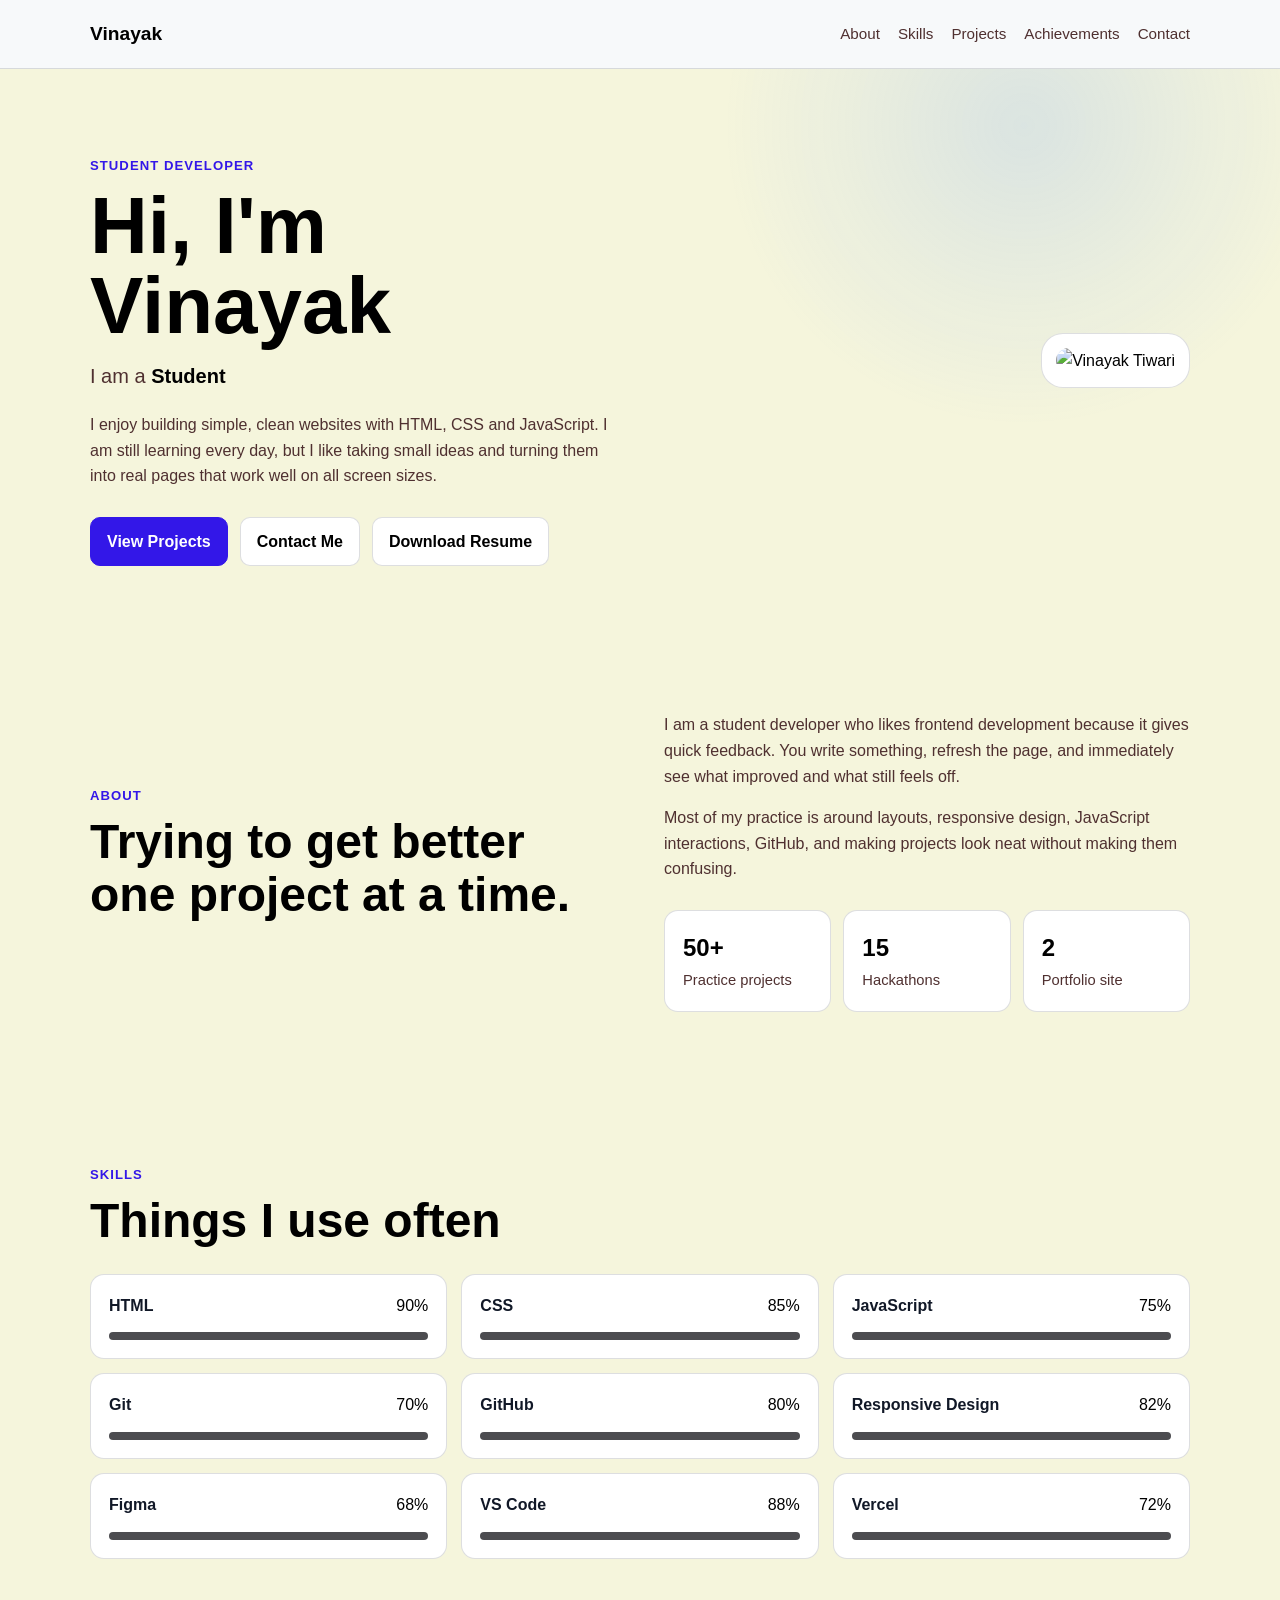
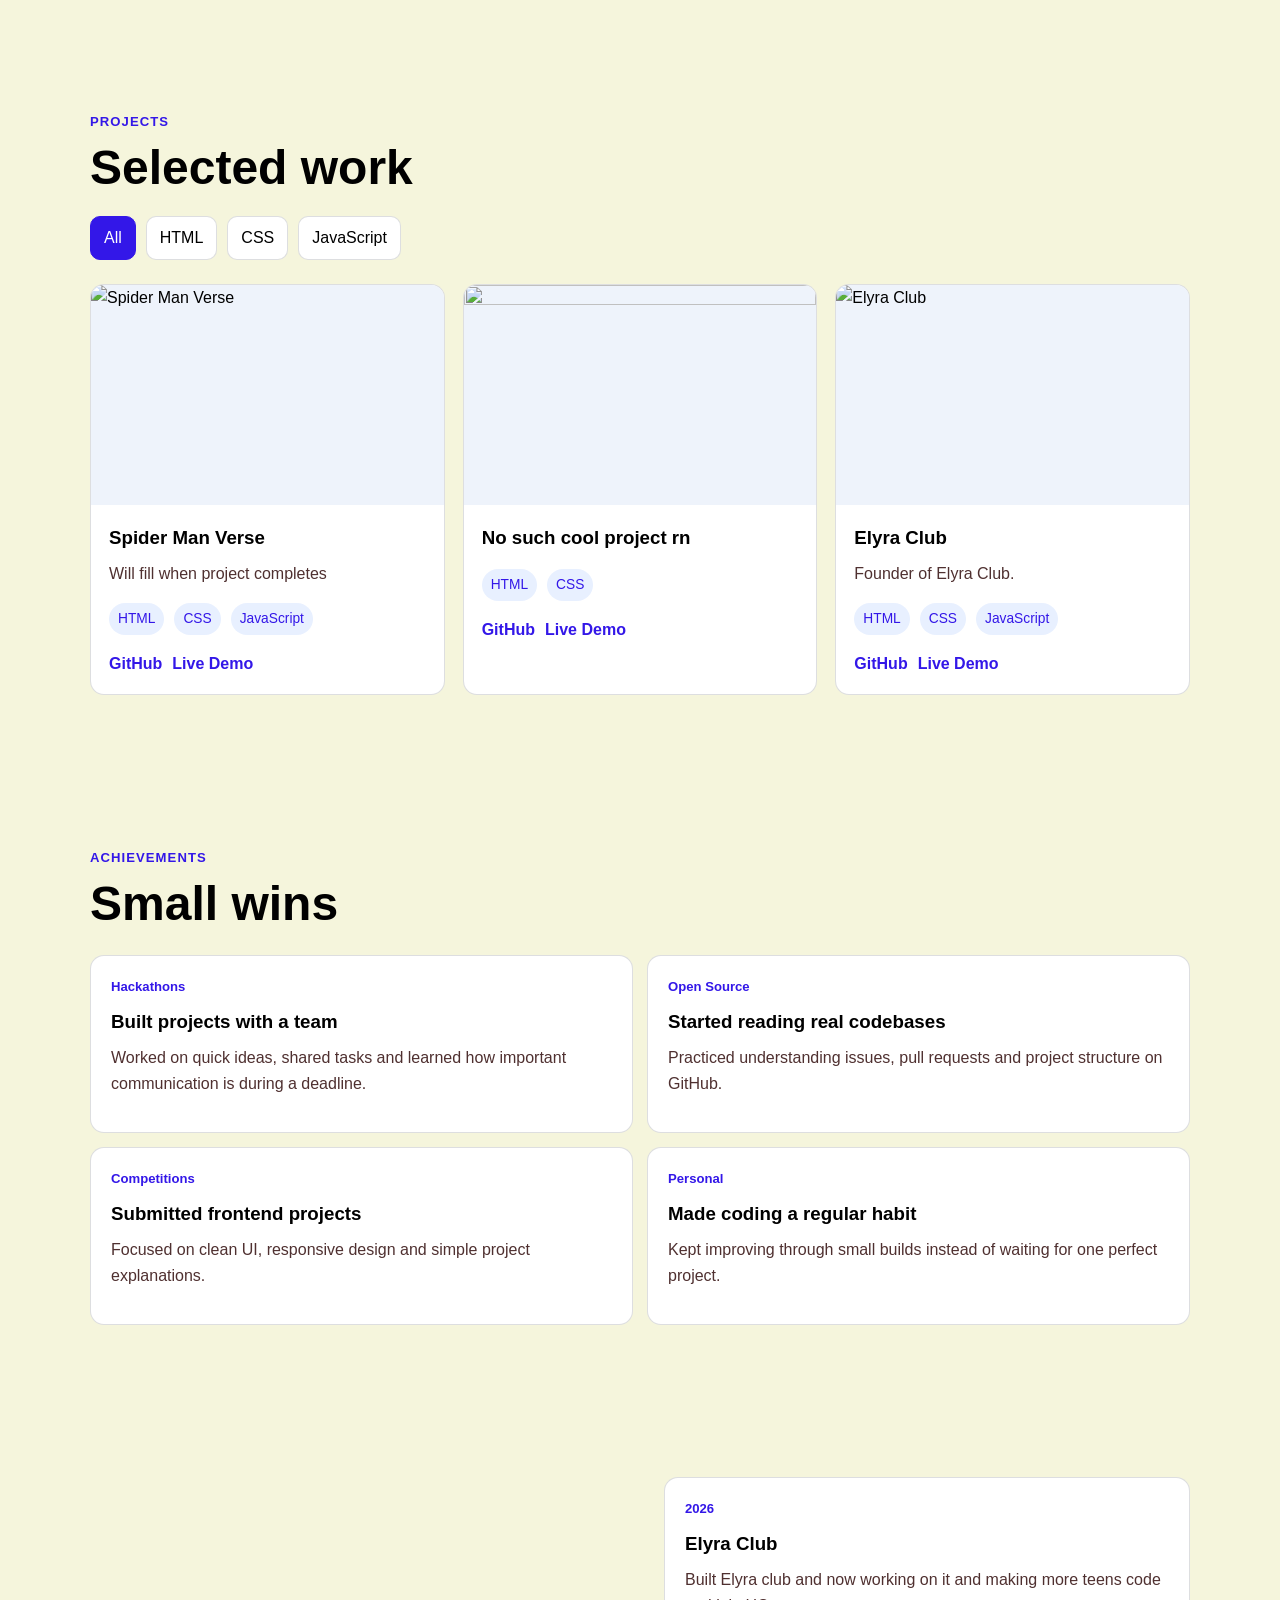
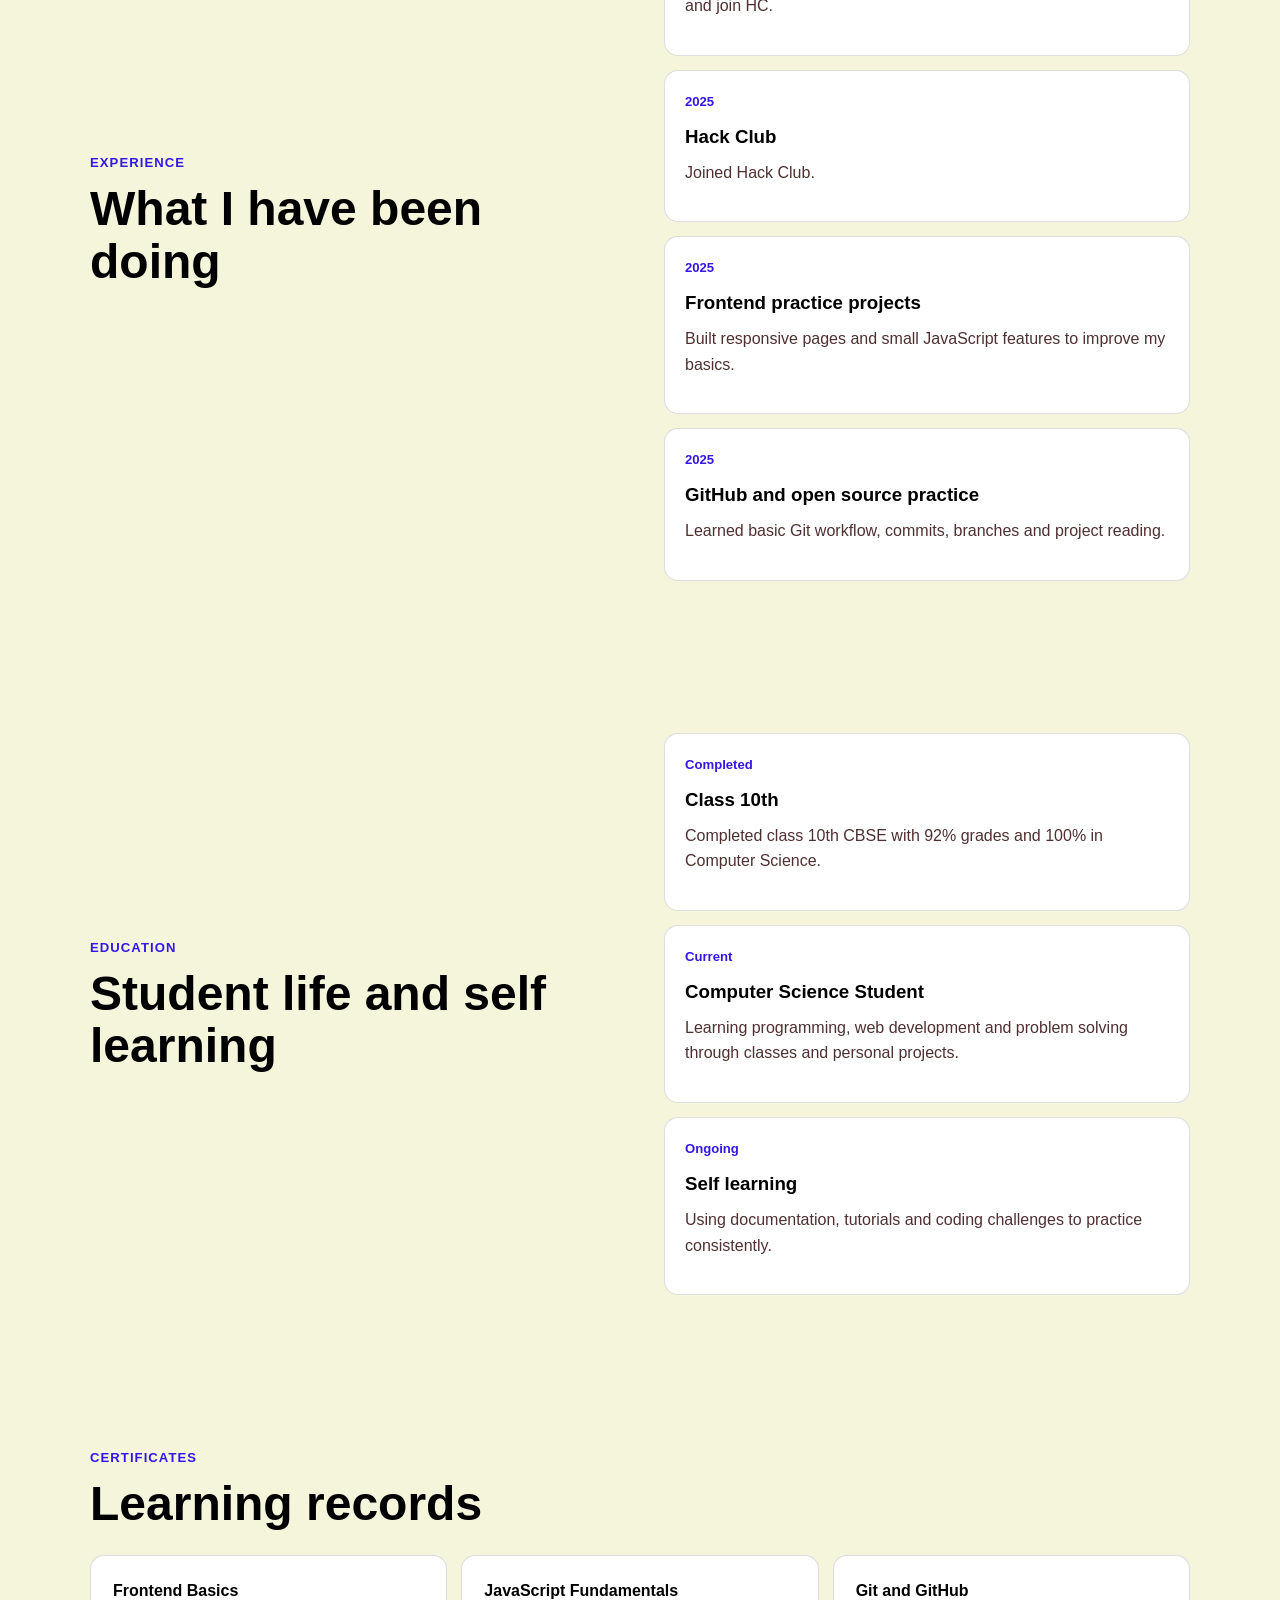
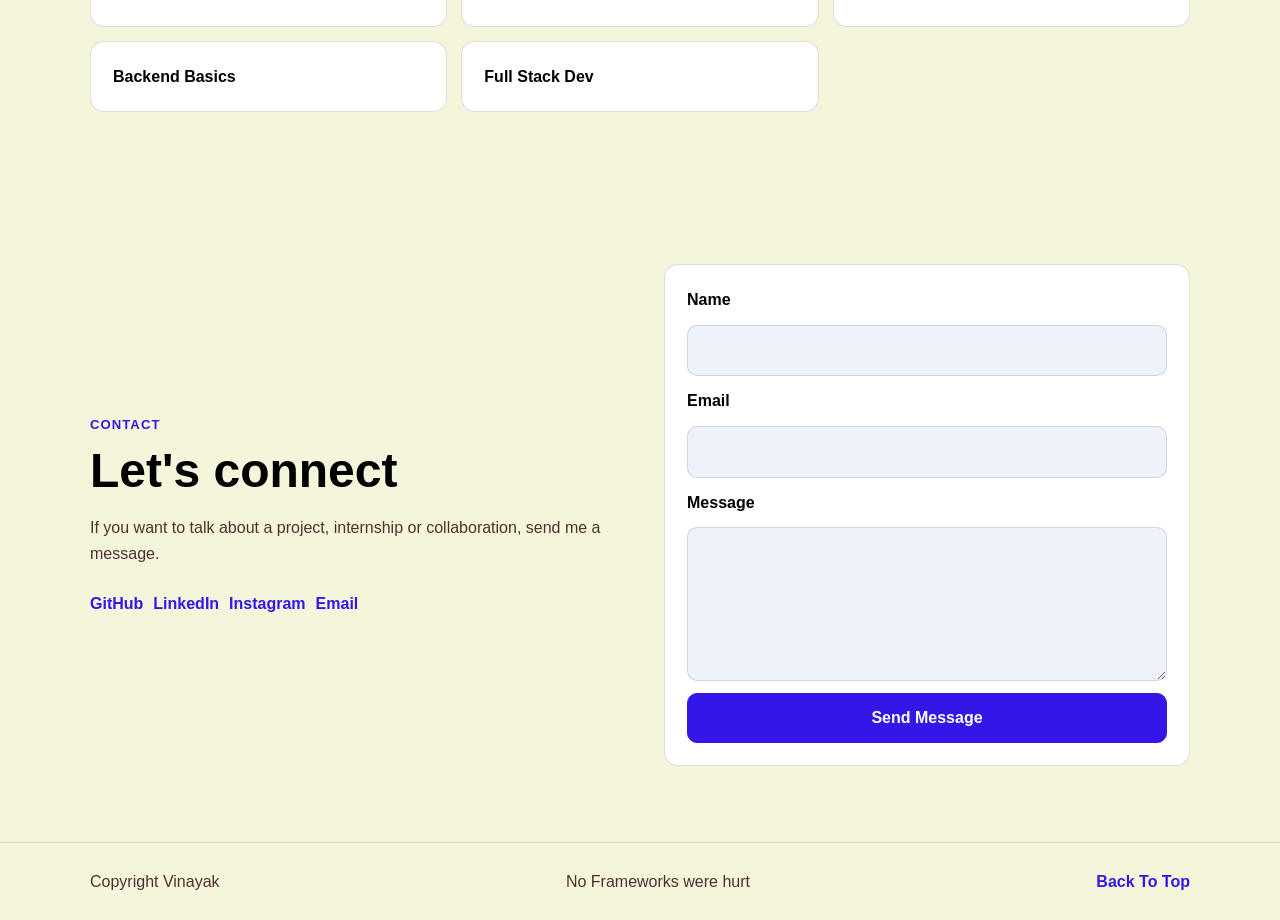
==== index.html @ ed687b94 "Rename temp to index" ====
<!DOCTYPE html>

<html lang="en">

<head>

  <meta charset="UTF-8">

  <meta name="viewport" content="width=device-width, initial-scale=1.0">

  <meta name="description" content="Personal portfolio website of Vinayak, a student frontend developer.">

  <meta name="author" content="Vinayak">

  <meta name="theme-color" content="#0B0F19">

  <meta property="og:title" content="Vinayak | Portfolio">

  <meta property="og:description" content="Student developer portfolio built with HTML, CSS and JavaScript.">

  <meta property="og:type" content="website">

  <meta property="og:image" content="assets/images/og-card.svg">

  <title>Vinayak | Portfolio</title>

  <link rel="stylesheet" href="style.css">

</head>

<body>

  <div class="scroll-line"></div>

  <header class="header" id="top">

    <nav class="nav">

      <a href="#top" class="logo">Vinayak</a>


      <button class="menu-btn" type="button" aria-label="Open menu">

        <span></span>
        <span></span>

      </button>

      <div class="nav-links">

        <a href="#about">About</a>

        <a href="#skills">Skills</a>

        <a href="#projects">Projects</a>

        <a href="#achievements">Achievements</a>

        <a href="#contact">Contact</a>

      </div>

    </nav>

  </header>

  <main>

    <section class="hero">

      <div class="container hero-grid">

        <div class="hero-text">

          <p class="small-title">Student Developer</p>

          <h1>Hi, I'm Vinayak</h1>

          <p class="typing-line">I am a <span id="typing-text">Student</span></p>

          <p>

            I enjoy building simple, clean websites with HTML, CSS and JavaScript.
            I am still learning every day, but I like taking small ideas and turning
            them into real pages that work well on all screen sizes.

          </p>

          <div class="hero-buttons">

            <a href="#projects" class="btn primary-btn">View Projects</a>

            <a href="#contact" class="btn">Contact Me</a>

            <a href="resume.pdf" class="btn" download>Download Resume</a>

          </div>

        </div>

        <div class="photo-box">

          <img src="assets/images/Me.jpeg" alt="Vinayak Tiwari">

        </div>

      </div>

    </section>

    <section class="section" id="about">

      <div class="container two-column">

        <div>

          <p class="small-title">About</p>

          <h2>Trying to get better one project at a time.</h2>

        </div>

        <div>

          <p>

            I am a student developer who likes frontend development because it gives
            quick feedback. You write something, refresh the page, and immediately
            see what improved and what still feels off.

          </p>

          <p>

            Most of my practice is around layouts, responsive design, JavaScript
            interactions, GitHub, and making projects look neat without making them
            confusing.

          </p>

          <div class="quick-stats">

            <div>

              <strong>50+</strong>

              <span>Practice projects</span>

            </div>

            <div>

              <strong>15</strong>

              <span>Hackathons</span>

            </div>

            <div>

              <strong>2</strong>

              <span>Portfolio site</span>

            </div>

          </div>

        </div>

      </div>

    </section>

    <section class="section" id="skills">

      <div class="container">

        <p class="small-title">Skills</p>

        <h2>Things I use often</h2>

        <div class="skills-list">

          <div class="skill" data-level="90">

            <div><b>HTML</b><span>90%</span></div>

            <p class="bar"><span></span></p>

          </div>

          <div class="skill" data-level="85">

            <div><b>CSS</b><span>85%</span></div>

            <p class="bar"><span></span></p>

          </div>

          <div class="skill" data-level="75">

            <div><b>JavaScript</b><span>75%</span></div>

            <p class="bar"><span></span></p>

          </div>

          <div class="skill" data-level="70">

            <div><b>Git</b><span>70%</span></div>

            <p class="bar"><span></span></p>

          </div>

          <div class="skill" data-level="80">

            <div><b>GitHub</b><span>80%</span></div>

            <p class="bar"><span></span></p>

          </div>

          <div class="skill" data-level="82">
            
            <div><b>Responsive Design</b><span>82%</span></div>

            <p class="bar"><span></span></p>

          </div>

          <div class="skill" data-level="68">

            <div><b>Figma</b><span>68%</span></div>

            <p class="bar"><span></span></p>

          </div>

          <div class="skill" data-level="88">

            <div><b>VS Code</b><span>88%</span></div>

            <p class="bar"><span></span></p>

          </div>

          <div class="skill" data-level="72">

            <div><b>Vercel</b><span>72%</span></div>

            <p class="bar"><span></span></p>

          </div>

        </div>

      </div>

    </section>

    <section class="section" id="projects">

      <div class="container">

        <p class="small-title">Projects</p>

        <h2>Selected work</h2>


        <div class="filter-buttons">

          <button class="active" type="button" data-filter="all">All</button>

          <button type="button" data-filter="html">HTML</button>

          <button type="button" data-filter="css">CSS</button>

          <button type="button" data-filter="javascript">JavaScript</button>

        </div>

        <div class="projects-grid">

          <article class="project" data-tags="html css javascript">

            <img src="assets/images/Spider Man Verse.jpg" alt="Spider Man Verse">

            <div class="project-content">

              <h3>Spider Man Verse</h3>

              <p>Will fill when project completes</p>

              <div class="tags">

                <span>HTML</span>

                <span>CSS</span>

                <span>JavaScript</span>

              </div>

              <div class="project-links">

                <a href="https://github.com/" target="_blank" rel="noreferrer">GitHub</a>

                <a href="https://vercel.com/" target="_blank" rel="noreferrer">Live Demo</a>

              </div>

            </div>

          </article>

          <article class="project" data-tags="html css">

            <img src="assets/images/" alt="">

            <div class="project-content">

              <h3>No such cool project rn</h3>

              <p></p>

              <div class="tags">

                <span>HTML</span>

                <span>CSS</span>

              </div>

              <div class="project-links">

                <a href="https://github.com/" target="_blank" rel="noreferrer">GitHub</a>

                <a href="https://vercel.com/" target="_blank" rel="noreferrer">Live Demo</a>

              </div>

            </div>

          </article>


          <article class="project" data-tags="css javascript">

            <img src="assets/images/Elyra Club.png" alt="Elyra Club">

            <div class="project-content">

              <h3>Elyra Club</h3>

              <p>Founder of Elyra Club.</p>

              <div class="tags">

                <span>HTML</span>

                <span>CSS</span>

                <span>JavaScript</span>

              </div>

              <div class="project-links">

                <a href="https://github.com/Vinayak-Gamerzz/Elyra-Club" target="_blank" rel="noreferrer">GitHub</a>

                <a href="www.elyraclub.dino.icu" target="_blank" rel="noreferrer">Live Demo</a>

              </div>

            </div>

          </article>

        </div>

      </div>

    </section>

    <section class="section" id="achievements">

      <div class="container">

        <p class="small-title">Achievements</p>

        <h2>Small wins</h2>


        <div class="simple-list">

          <article>

            <span>Hackathons</span>

            <h3>Built projects with a team</h3>

            <p>Worked on quick ideas, shared tasks and learned how important communication is during a deadline.</p>

          </article>

          <article>

            <span>Open Source</span>

            <h3>Started reading real codebases</h3>

            <p>Practiced understanding issues, pull requests and project structure on GitHub.</p>

          </article>

          <article>

            <span>Competitions</span>

            <h3>Submitted frontend projects</h3>

            <p>Focused on clean UI, responsive design and simple project explanations.</p>

          </article>

          <article>

            <span>Personal</span>

            <h3>Made coding a regular habit</h3>

            <p>Kept improving through small builds instead of waiting for one perfect project.</p>

          </article>

        </div>

      </div>

    </section>

    <section class="section" id="experience">

      <div class="container two-column">

        <div>

          <p class="small-title">Experience</p>

          <h2>What I have been doing</h2>

        </div>

        <div class="simple-list compact">

            <article>

            <span>2026</span>

            <h3>Elyra Club</h3>

            <p>Built Elyra club and now working on it and making more teens code and join HC.</p>

          </article>

            <article>

            <span>2025</span>

            <h3>Hack Club</h3>

            <p>Joined Hack Club.</p>

          </article>

          <article>

            <span>2025</span>

            <h3>Frontend practice projects</h3>

            <p>Built responsive pages and small JavaScript features to improve my basics.</p>

          </article>

          <article>

            <span>2025</span>

            <h3>GitHub and open source practice</h3>

            <p>Learned basic Git workflow, commits, branches and project reading.</p>

          </article>

        </div>

      </div>

    </section>

    <section class="section" id="education">

      <div class="container two-column">

        <div>

          <p class="small-title">Education</p>

          <h2>Student life and self learning</h2>

        </div>

        <div class="simple-list compact">

            <article>

            <span>Completed</span>

            <h3>Class 10th</h3>

            <p>Completed class 10th CBSE with 92% grades and 100% in Computer Science.
            </p>
          </article>

          <article>

            <span>Current</span>

            <h3>Computer Science Student</h3>

            <p>Learning programming, web development and problem solving through classes and personal projects.
            </p>
          </article>

          <article>

            <span>Ongoing</span>

            <h3>Self learning</h3>

            <p>Using documentation, tutorials and coding challenges to practice consistently.</p>

          </article>

        </div>

      </div>

    </section>

    <section class="section" id="certificates">

      <div class="container">

        <p class="small-title">Certificates</p>

        <h2>Learning records</h2>



        <div class="certificate-row">

          <div>Frontend Basics</div>

          <div>JavaScript Fundamentals</div>

          <div>Git and GitHub</div>

          <div>Backend Basics</div>

          <div>Full Stack Dev</div>

          

        </div>

      </div>

    </section>


    <section class="section" id="contact">

      <div class="container two-column">

        <div>

          <p class="small-title">Contact</p>

          <h2>Let's connect</h2>

          <p>

            If you want to talk about a project, internship or collaboration,

            send me a message.

          </p>

          <div class="social-links">

            <a href="https://github.com/Vinayak-Gamerzz" target="_blank" rel="noreferrer">GitHub</a>

            <a href="https://www.linkedin.com/in/vinayak-tiwari-3317583bb/" target="_blank" rel="noreferrer">LinkedIn</a>

            <a href="https://instagram.com/vinayak_here_15" target="_blank" rel="noreferrer">Instagram</a>

            <a href="mailto:vinayaktiwari307@gmail.com">Email</a>

          </div>

        </div>

        <form class="contact-form" action="mailto:vinayaktiwari307@gmail.com" method="post" enctype="text/plain">

          <label for="name">Name</label>

          <input id="name" name="name" type="text" required>

          <label for="email">Email</label>

          <input id="email" name="email" type="email" required>

          <label for="message">Message</label>

          <textarea id="message" name="message" rows="5" required></textarea>

          <button class="btn primary-btn" type="submit">Send Message</button>

        </form>

      </div>

    </section>

  </main>

  <footer class="footer">

    <div class="container footer-content">

      <p>Copyright <span id="year"></span> Vinayak</p>

      <p>No Frameworks were hurt</p>

      <a href="#top">Back To Top</a>

    </div>

  </footer>


  <button class="top-btn" type="button" aria-label="Back to top">Top</button>


  <script src="script.js"></script>

</body>

</html>
---- style.css ----
:root {
  --bg: beige;
  --card: #ffffff;
  --card-light: #eef3fb;
  --text: #000000;
  --muted: #4f3030;
  --border: rgba(17, 24, 39, 0.14);
  --accent: #3317e8;
  --max-width: 1100px;
}

* {
  box-sizing: border-box;
}

html {
  scroll-behavior: smooth;
}

body {
  margin: 0;
  background: var(--bg);
  color: var(--text);
  font-family: Arial, Helvetica, sans-serif;
  line-height: 1.6;
}

img {
  max-width: 100%;
  display: block;
}

a {
  color: inherit;
  text-decoration: none;
}

button,
input,
textarea {
  font: inherit;
}

::selection {
  background: var(--accent);
  color: #ffffff;
}

.container {
  width: min(100% - 32px, var(--max-width));
  margin: 0 auto;
}

.header {
  position: sticky;
  top: 0;
  z-index: 40;
  background: rgba(247, 249, 252, 0.92);
  border-bottom: 1px solid var(--border);
}

.nav {
  width: min(100% - 32px, var(--max-width));
  min-height: 68px;
  margin: 0 auto;
  display: flex;
  align-items: center;
  justify-content: space-between;
  gap: 20px;
}

.logo {
  font-size: 1.2rem;
  font-weight: 700;
}

.nav-links {
  display: flex;
  align-items: center;
  gap: 18px;
}

.nav-links a {
  color: var(--muted);
  font-size: 0.95rem;
}

.nav-links a:hover,
.nav-links a.active {
  color: var(--text);
}

.theme-btn,
.menu-btn,
.top-btn,
.filter-buttons button,
.btn {
  cursor: pointer;
  border: 1px solid var(--border);
  background: var(--card);
  color: var(--text);
  border-radius: 10px;
}

.theme-btn {
  display: inline-flex;
  align-items: center;
  gap: 8px;
  padding: 8px 12px;
}

.theme-dot {
  width: 14px;
  height: 14px;
  border-radius: 50%;
  background: var(--accent);
  box-shadow: 0 0 0 3px rgba(79, 140, 255, 0.16);
}

.menu-btn {
  display: none;
  width: 42px;
  height: 38px;
}

.menu-btn span {
  display: block;
  width: 18px;
  height: 2px;
  margin: 5px auto;
  background: var(--text);
}

.hero {
  padding: 86px 0 70px;
  background:
    radial-gradient(circle at 80% 10%, rgba(79, 140, 255, 0.16), transparent 300px),
    var(--bg);
}

.hero-grid,
.two-column {
  display: grid;
  grid-template-columns: 1fr 1fr;
  gap: 48px;
  align-items: center;
}

.small-title {
  margin: 0 0 10px;
  color: var(--accent);
  font-size: 0.82rem;
  font-weight: 700;
  letter-spacing: 0.08em;
  text-transform: uppercase;
}

h1,
h2,
h3,
p {
  margin-top: 0;
}

h1 {
  margin-bottom: 14px;
  font-size: clamp(2.6rem, 7vw, 5rem);
  line-height: 1;
}

h2 {
  margin-bottom: 18px;
  font-size: clamp(1.8rem, 4vw, 3rem);
  line-height: 1.1;
}

h3 {
  margin-bottom: 8px;
}

p {
  color: var(--muted);
}

.typing-line {
  color: var(--muted);
  font-size: 1.25rem;
}

#typing-text {
  color: var(--text);
  font-weight: 700;
}

.hero-buttons {
  display: flex;
  flex-wrap: wrap;
  gap: 12px;
  margin-top: 28px;
}

.btn {
  display: inline-flex;
  align-items: center;
  justify-content: center;
  padding: 11px 16px;
  font-weight: 700;
  transition: transform 0.2s ease, background 0.2s ease;
}

.btn:hover,
.project:hover {
  transform: translateY(-3px);
}

.primary-btn {
  border-color: var(--accent);
  background: var(--accent);
  color: #ffffff;
}

.photo-box {
  max-width: 390px;
  justify-self: end;
  padding: 14px;
  border: 1px solid var(--border);
  border-radius: 22px;
  background: var(--card);
}

.photo-box img {
  border-radius: 16px;
}

.section {
  padding: 76px 0;
}

.quick-stats {
  display: grid;
  grid-template-columns: repeat(3, 1fr);
  gap: 12px;
  margin-top: 28px;
}

.quick-stats div,
.skill,
.project,
.simple-list article,
.certificate-row div,
.contact-form {
  border: 1px solid var(--border);
  border-radius: 14px;
  background: var(--card);
}

.quick-stats div {
  padding: 18px;
}

.quick-stats strong {
  display: block;
  font-size: 1.5rem;
}

.quick-stats span {
  color: var(--muted);
  font-size: 0.92rem;
}

.skills-list {
  display: grid;
  grid-template-columns: repeat(3, 1fr);
  gap: 14px;
  margin-top: 26px;
}

.skill {
  padding: 18px;
  color:#111827;
}

.skill div {
  display: flex;
  justify-content: space-between;
  gap: 12px;
}

.skill span {
  color: black;
}

.bar {
  height: 8px;
  margin: 14px 0 0;
  overflow: hidden;
  border-radius: 999px;
  background: rgb(76, 76, 80);
}

.bar span {
  display: block;
  width: 0;
  height: 100%;
  border-radius: 999px;
  background: var(--accent);
  transition: width 0.8s ease;
}

.filter-buttons {
  display: flex;
  flex-wrap: wrap;
  gap: 10px;
  margin: 22px 0 24px;
}

.filter-buttons button {
  padding: 8px 13px;
}

.filter-buttons button.active {
  background: var(--accent);
  border-color: var(--accent);
  color: #ffffff;
}

.projects-grid {
  display: grid;
  grid-template-columns: repeat(3, 1fr);
  gap: 18px;
}

.project {
  overflow: hidden;
  transition: transform 0.2s ease;
}

.project.hide {
  display: none;
}

.project img {
  width: 100%;
  aspect-ratio: 16 / 10;
  object-fit: cover;
  background: var(--card-light);
}

.project-content {
  padding: 18px;
}

.tags,
.project-links,
.social-links {
  display: flex;
  flex-wrap: wrap;
  gap: 10px;
}

.tags {
  margin: 16px 0;
}

.tags span {
  padding: 5px 9px;
  border-radius: 999px;
  color: var(--accent);
  background: rgba(79, 140, 255, 0.13);
  font-size: 0.86rem;
}

.project-links a,
.social-links a,
.footer a {
  color: var(--accent);
  font-weight: 700;
}

.simple-list {
  display: grid;
  grid-template-columns: repeat(2, 1fr);
  gap: 14px;
  margin-top: 24px;
}

.simple-list.compact {
  grid-template-columns: 1fr;
  margin-top: 0;
}

.simple-list article {
  padding: 20px;
}

.simple-list span {
  display: block;
  margin-bottom: 10px;
  color: var(--accent);
  font-size: 0.82rem;
  font-weight: 700;
}

.certificate-row {
  display: grid;
  grid-template-columns: repeat(3, 1fr);
  gap: 14px;
  margin-top: 24px;
}

.certificate-row div {
  padding: 22px;
  font-weight: 700;
}

.social-links {
  margin-top: 24px;
}

.contact-form {
  display: grid;
  gap: 12px;
  padding: 22px;
}

.contact-form label {
  font-weight: 700;
}

.contact-form input,
.contact-form textarea {
  width: 100%;
  border: 1px solid var(--border);
  border-radius: 10px;
  padding: 12px;
  background: var(--card-light);
  color: var(--text);
}

.contact-form input:focus,
.contact-form textarea:focus {
  outline: 2px solid var(--accent);
  outline-offset: 2px;
}

.footer {
  padding: 26px 0;
  border-top: 1px solid var(--border);
}

.footer-content {
  display: flex;
  align-items: center;
  justify-content: space-between;
  gap: 20px;
}

.footer p {
  margin: 0;
}

.top-btn {
  position: fixed;
  right: 18px;
  bottom: 18px;
  padding: 10px 12px;
  opacity: 0;
  pointer-events: none;
  transition: opacity 0.2s ease;
}

.top-btn.show {
  opacity: 1;
  pointer-events: auto;
}

.not-found {
  min-height: 100vh;
  display: grid;
  place-items: center;
  padding: 30px;
}

.not-found-box {
  max-width: 620px;
  padding: 34px;
  border: 1px solid var(--border);
  border-radius: 18px;
  background: var(--card);
}

@media (max-width: 900px) {
  .hero-grid,
  .two-column {
    grid-template-columns: 1fr;
  }

  .photo-box {
    justify-self: start;
  }

  .skills-list,
  .projects-grid,
  .certificate-row {
    grid-template-columns: repeat(2, 1fr);
  }
}

@media (max-width: 700px) {
  .nav {
    flex-wrap: wrap;
  }

  .menu-btn {
    display: block;
  }

  .theme-btn {
    margin-left: auto;
  }

  .nav-links {
    width: 100%;
    display: none;
    flex-direction: column;
    align-items: flex-start;
    padding-bottom: 16px;
  }

  .nav-links.open {
    display: flex;
  }

  .hero {
    padding-top: 58px;
  }

  .hero-buttons .btn {
    width: 100%;
  }

  .quick-stats,
  .skills-list,
  .projects-grid,
  .simple-list,
  .certificate-row {
    grid-template-columns: 1fr;
  }

  .section {
    padding: 58px 0;
  }

  .footer-content {
    align-items: flex-start;
    flex-direction: column;
  }
}
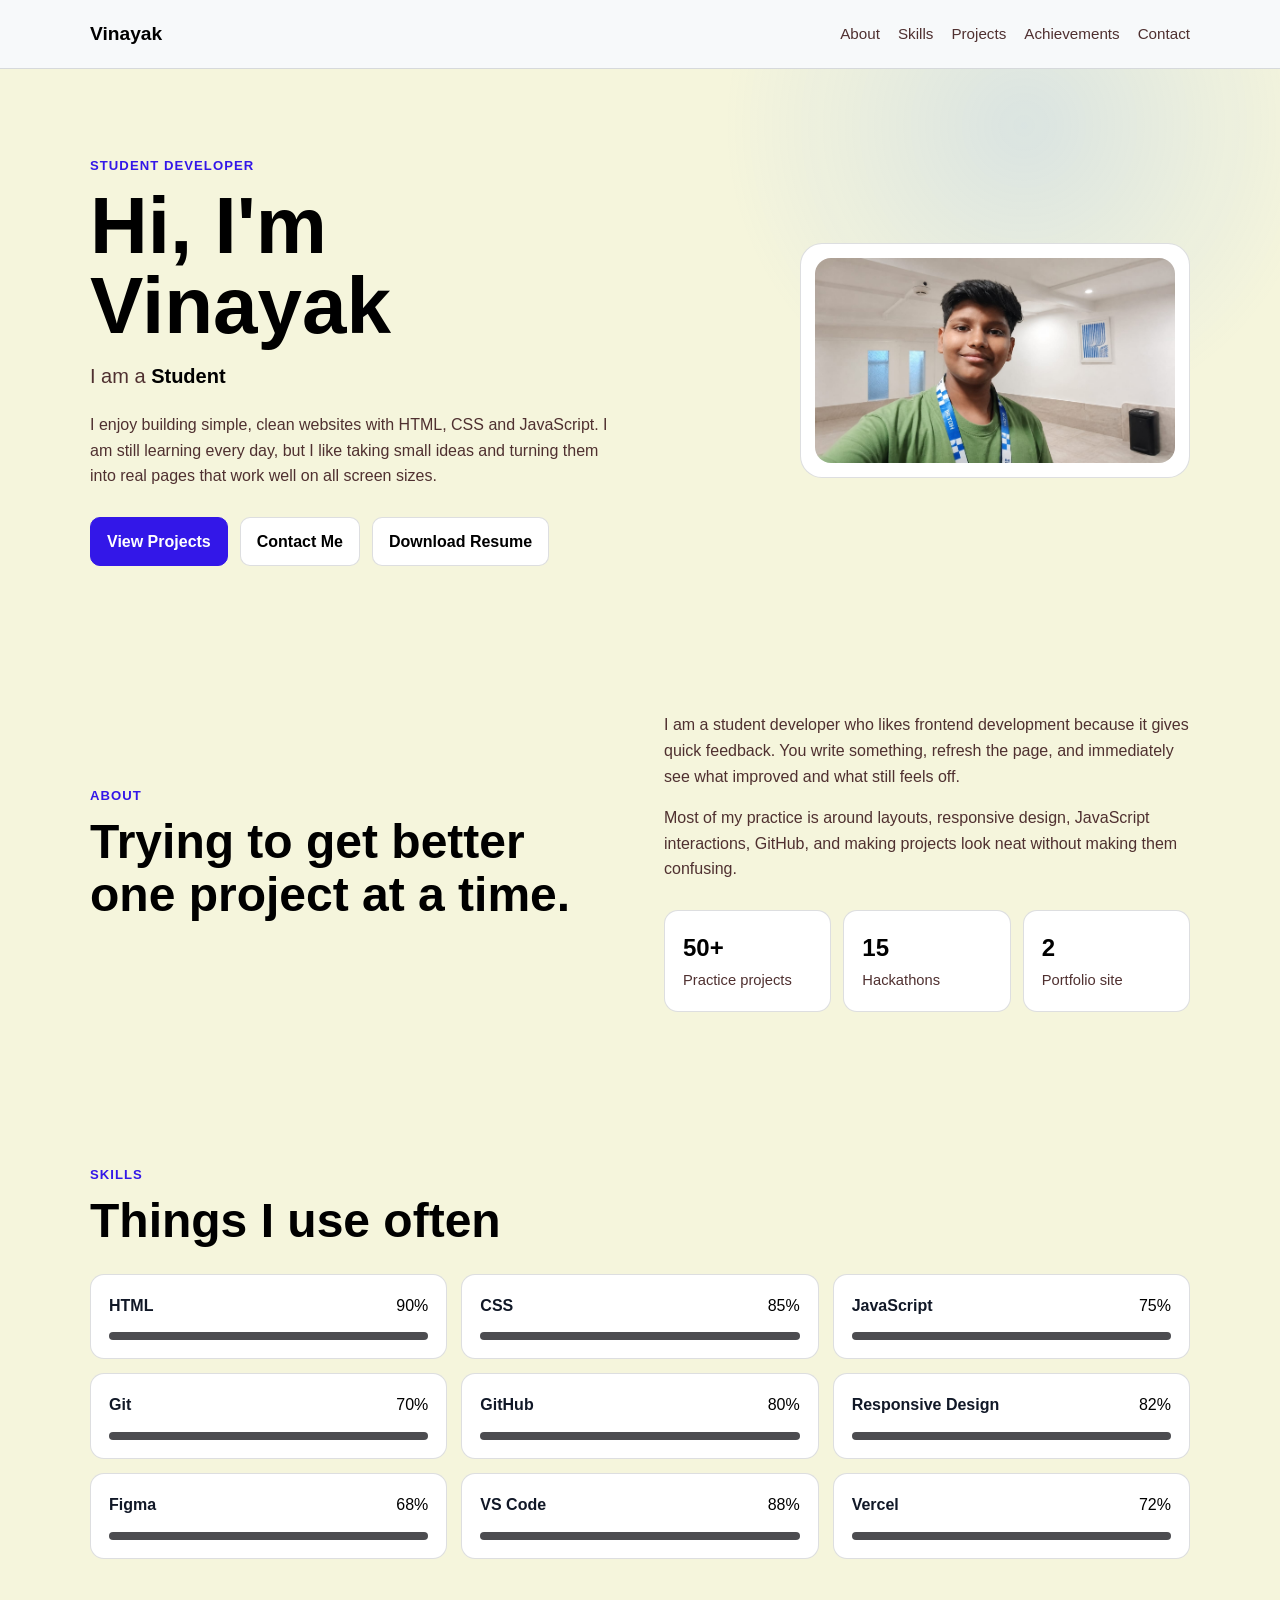
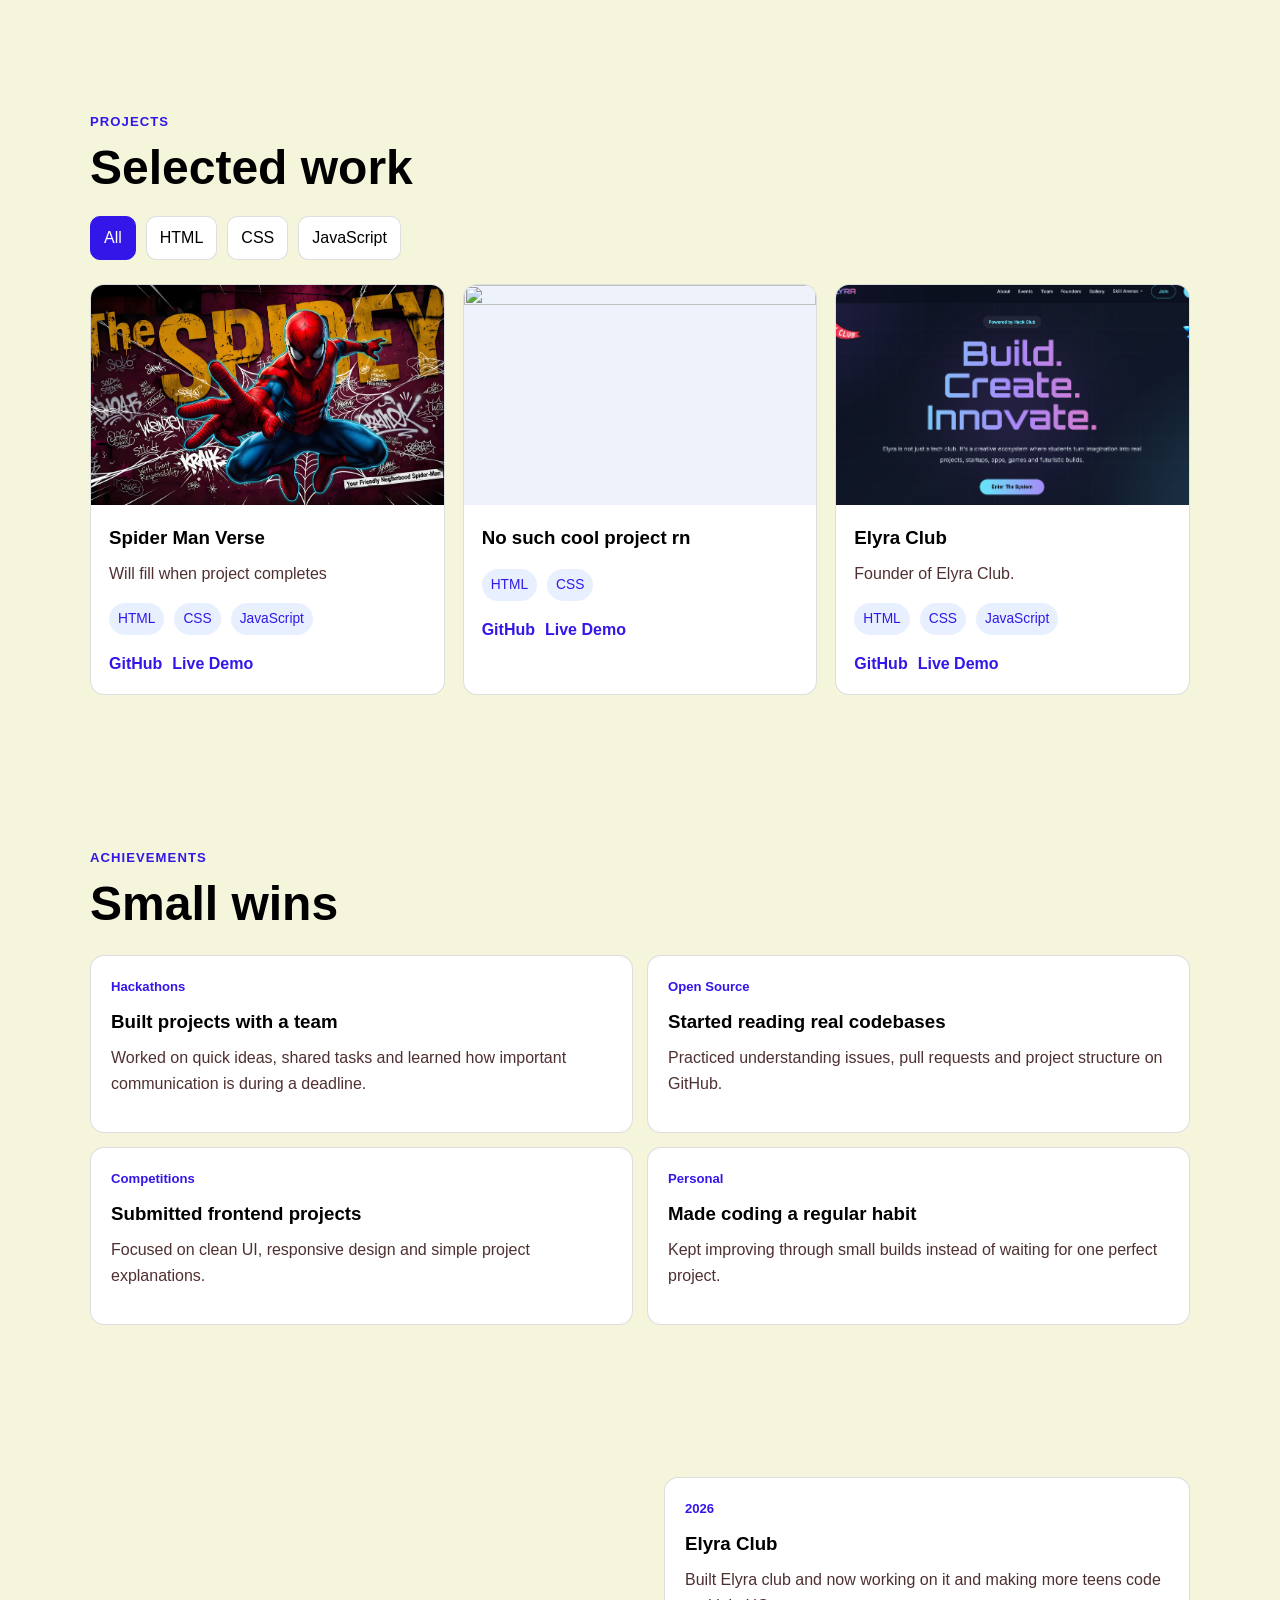
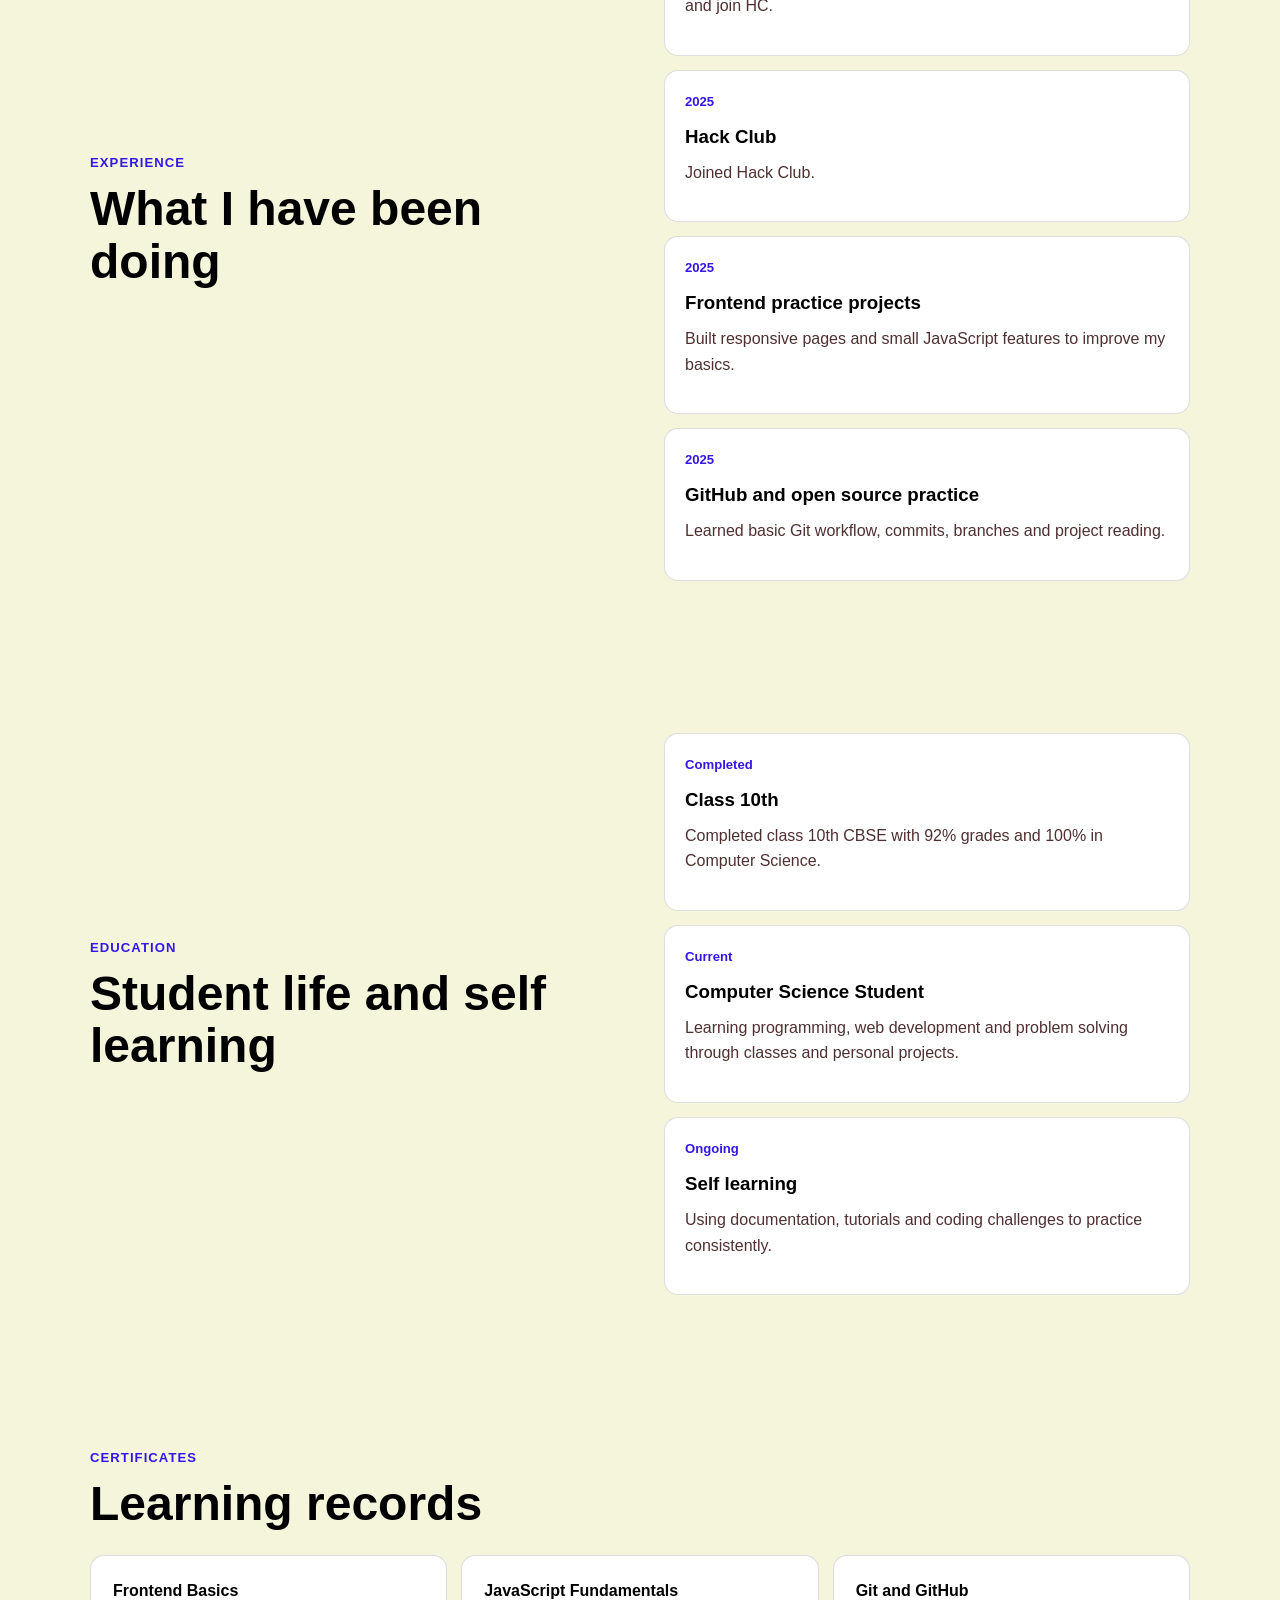
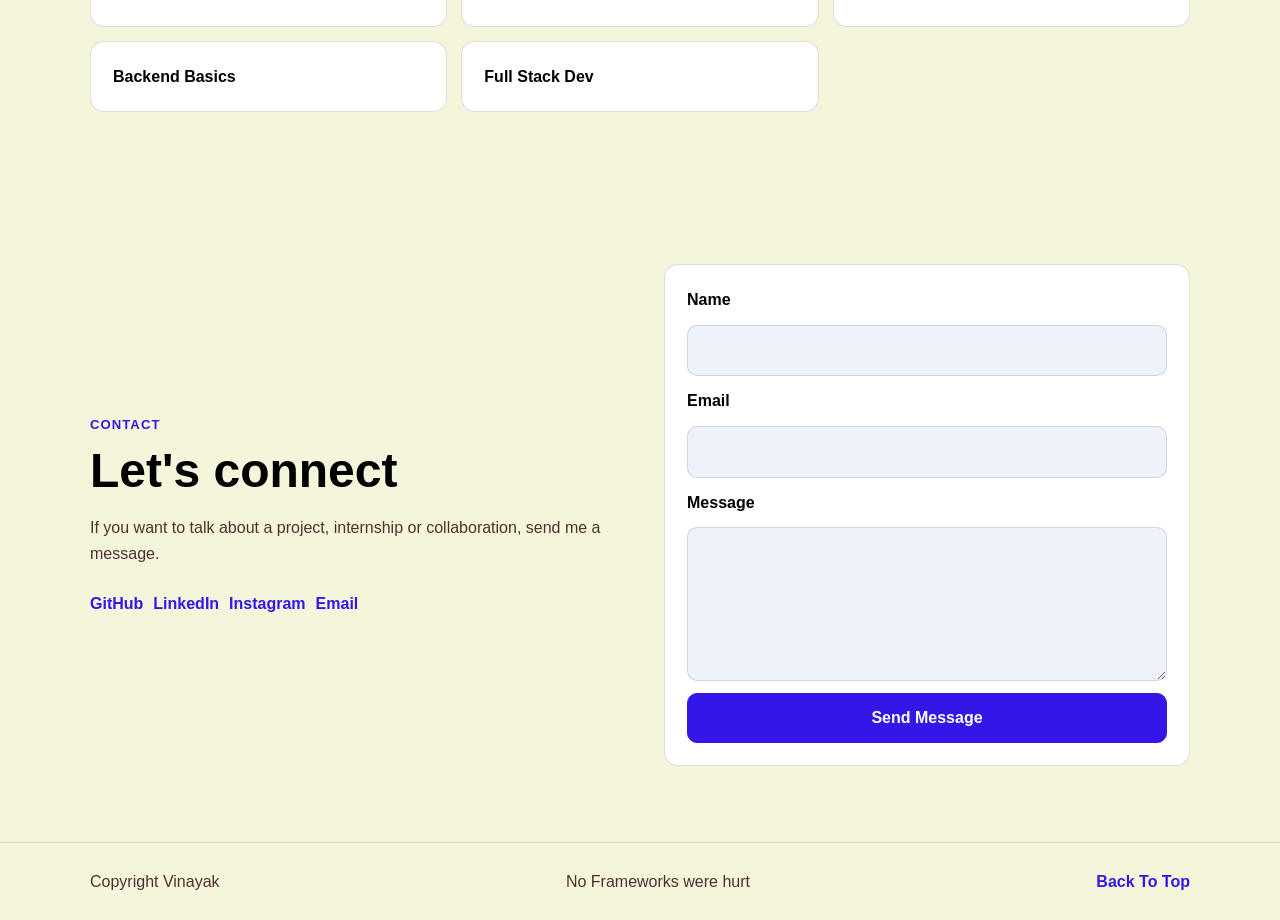
==== commit 7fb86ebf: "Fixed image issue" ====
--- a/index.html
+++ b/index.html
@@ -100,7 +100,7 @@
 
         <div class="photo-box">
 
-          <img src="assets/images/Me.jpeg" alt="Vinayak Tiwari">
+          <img src="Me.jpeg" alt="Vinayak Tiwari">
 
         </div>
 
@@ -285,7 +285,7 @@
 
           <article class="project" data-tags="html css javascript">
 
-            <img src="assets/images/Spider Man Verse.jpg" alt="Spider Man Verse">
+            <img src="Spider Man Verse.jpg" alt="Spider Man Verse">
 
             <div class="project-content">
 
@@ -348,7 +348,7 @@
 
           <article class="project" data-tags="css javascript">
 
-            <img src="assets/images/Elyra Club.png" alt="Elyra Club">
+            <img src="Elyra Club.png" alt="Elyra Club">
 
             <div class="project-content">
 
